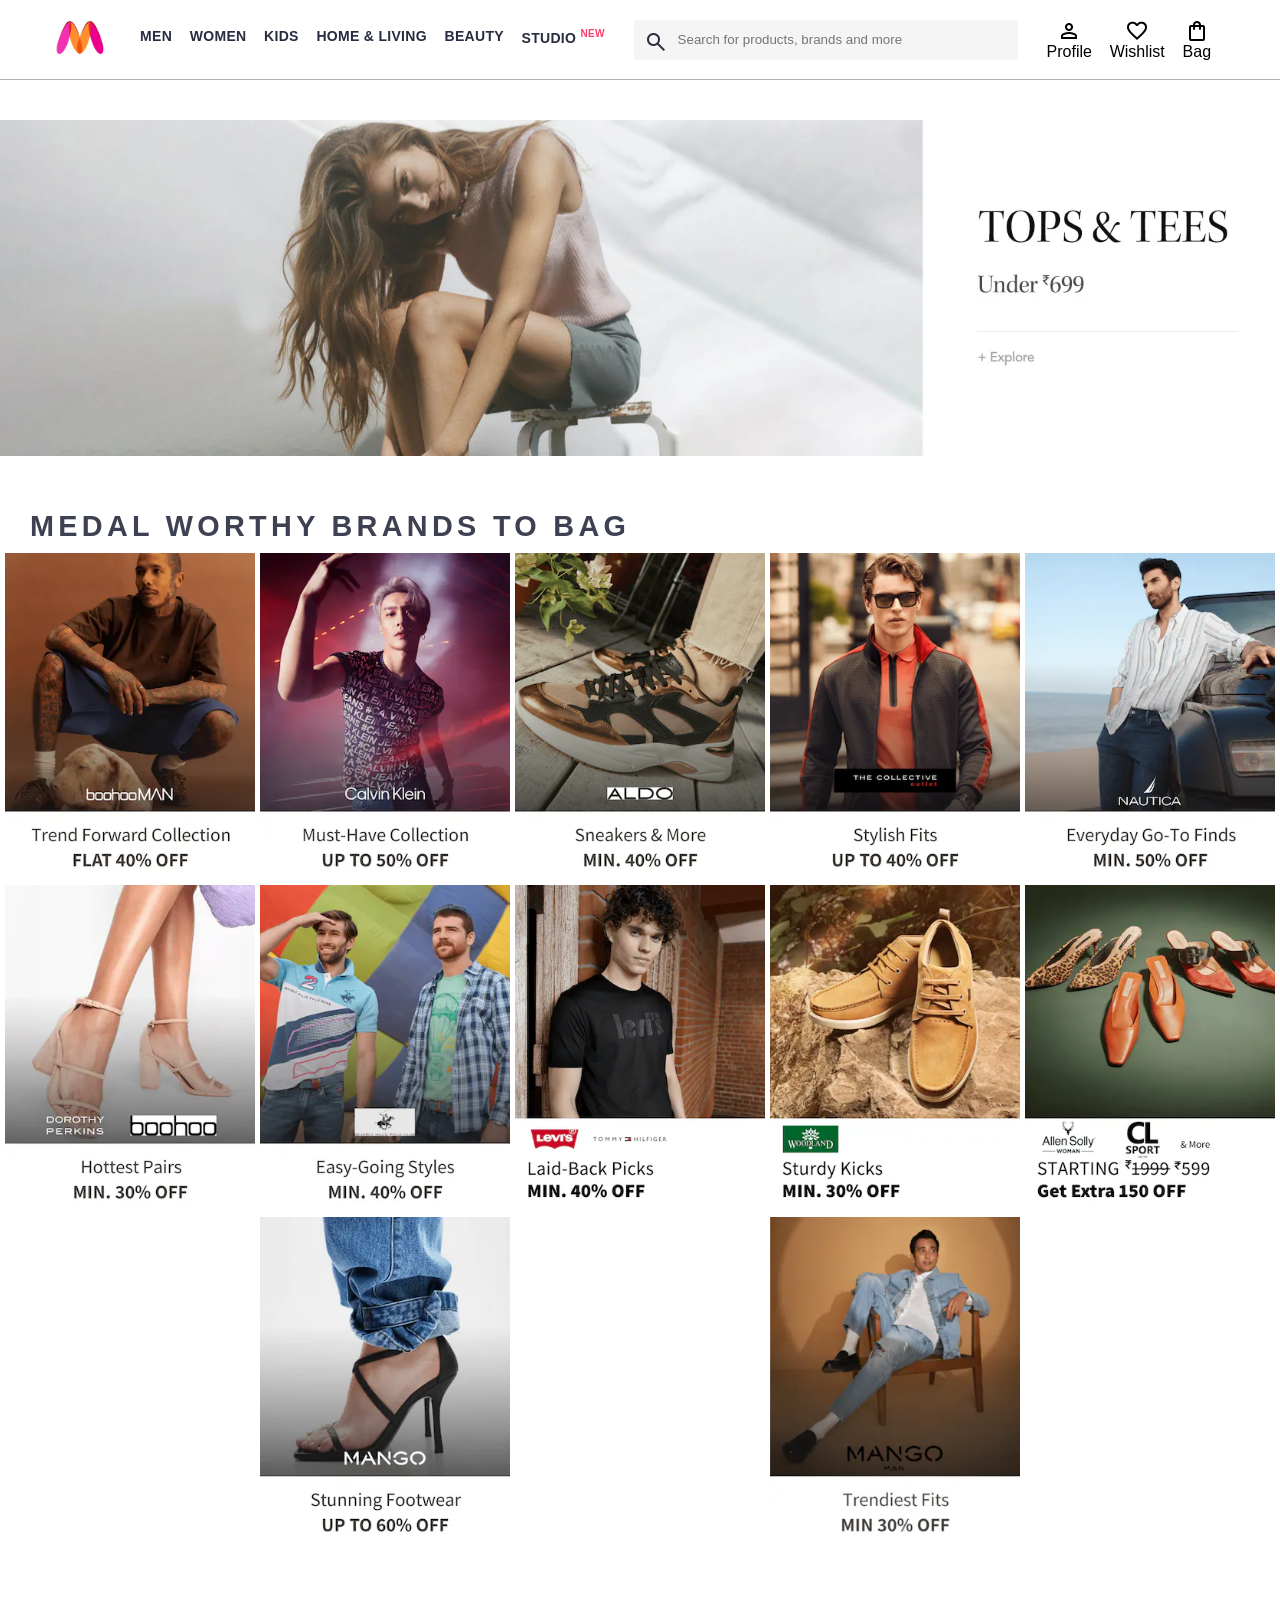
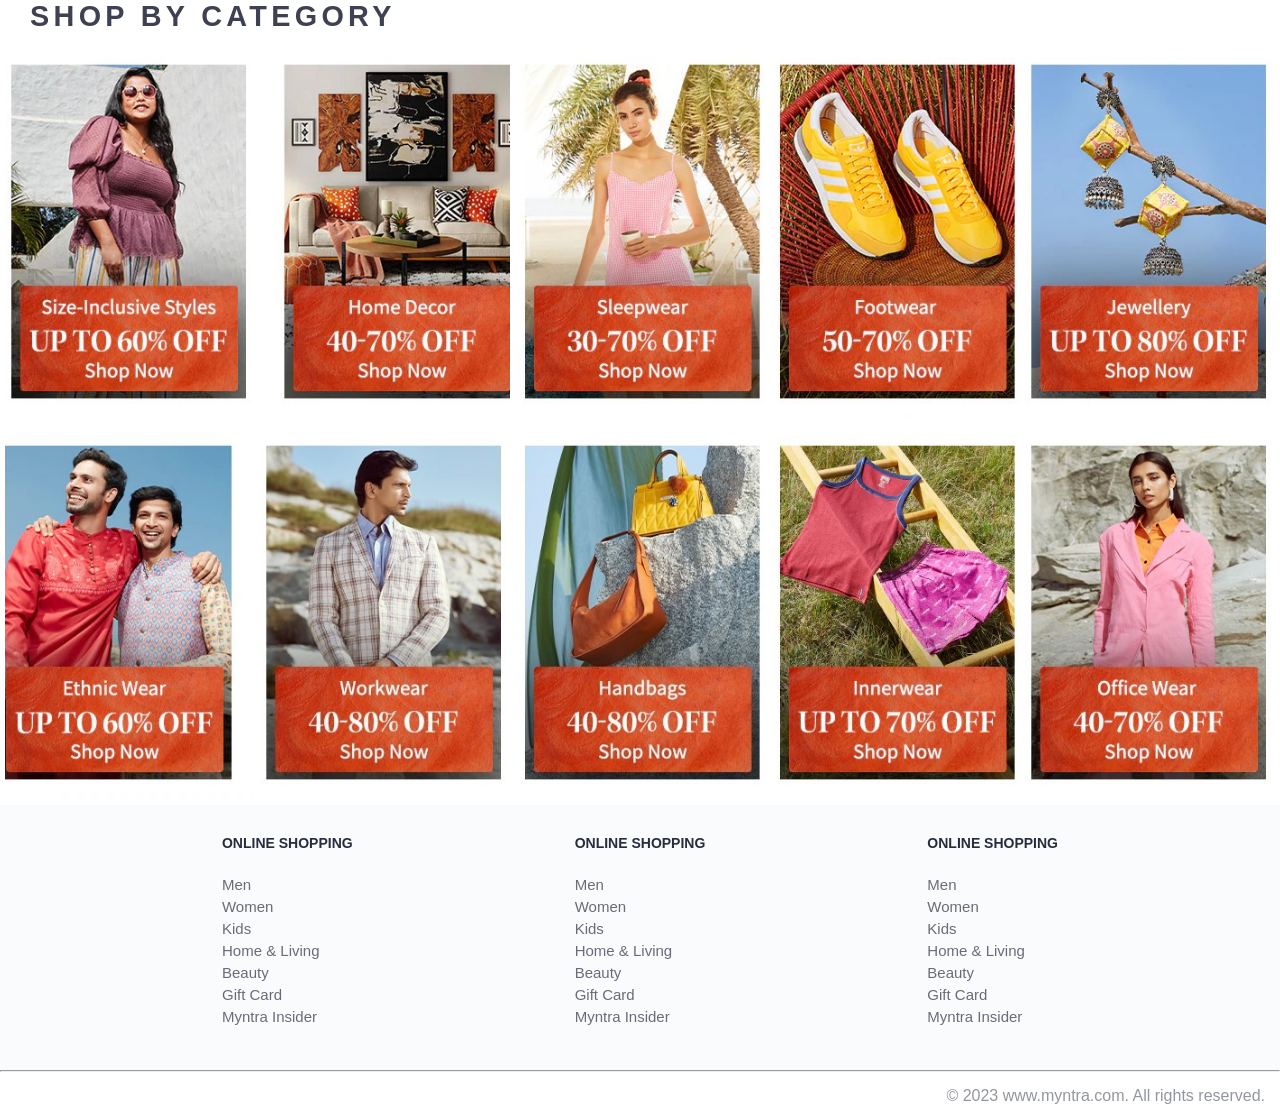
==== index.html @ 7fa0b1ef "Myntra_clone" ====
<!DOCTYPE html>
<html lang="en">
<head>
    <title>Myntra Clone</title>
    <link rel="stylesheet" href="style.css">
    <link rel="stylesheet" href="https://fonts.googleapis.com/css2?family=Material+Symbols+Outlined:opsz,wght,FILL,GRAD@20..48,100..700,0..1,-50..200" />
</head>
<body>
    <header>
        <div class="logo_container">
            <a href="#"><img class="myntra_home" src="images/myntra_logo.webp" alt="Myntra Home"></a>
        </div>
        <nav class="nav_bar">
            <a href="#">Men</a>
            <a href="#">Women</a>
            <a href="#">Kids</a>
            <a href="#">Home & Living</a>
            <a href="#">Beauty</a>
            <a href="#">Studio <sup>New</sup></a>
        </nav>
        <div class="search_bar">
            <span class="material-symbols-outlined search_icon">search</span>
            <input class="search_input" placeholder="Search for products, brands and more">
        </div>
        <div class="action_bar">
            <div class="action_container">
                <span class="material-symbols-outlined action_icon">person</span>
                <span class="action_name">Profile</span>
            </div>

            <div class="action_container">
                <span class="material-symbols-outlined action_icon">favorite</span>
                <span class="action_name">Wishlist</span>
            </div>

            <div class="action_container">
                <span class="material-symbols-outlined action_icon">shopping_bag</span>
                <span class="action_name">Bag</span>
            </div>
        </div>
    </header>
    <main>
        <div class="banner_container">
            <img class="banner_image" src="images/banner.jpg" alt="Main Banner">
        </div>
        <div class="category_heading">MEDAL WORTHY BRANDS TO BAG</div>
        <div class="category_items">
            <a href="#"><img class="sale_item" src="images/offers/1.png"></a>
            <a href="#"><img class="sale_item" src="images/offers/2.png"></a>
            <a href="#"><img class="sale_item" src="images/offers/3.png"></a>
            <a href="#"><img class="sale_item" src="images/offers/4.png"></a>
            <a href="#"><img class="sale_item" src="images/offers/5.png"></a>
            <a href="#"><img class="sale_item" src="images/offers/6.png"></a>
            <a href="#"><img class="sale_item" src="images/offers/7.png"></a>
            <a href="#"><img class="sale_item" src="images/offers/8.png"></a>
            <a href="#"><img class="sale_item" src="images/offers/9.png"></a>
            <a href="#"><img class="sale_item" src="images/offers/10.png"></a>
            <a href="#"><img class="sale_item" src="images/offers/11.png"></a>
            <a href="#"><img class="sale_item" src="images/offers/12.png"></a>
        </div>

        <div class="category_heading">SHOP BY CATEGORY</div>
        <div class="category_items">
            <a href="#"><img class="sale_item" src="images/categories/1.jpg"></a>
            <a href="#"><img class="sale_item" src="images/categories/2.jpg"></a>
            <a href="#"><img class="sale_item" src="images/categories/3.jpg"></a>
            <a href="#"><img class="sale_item" src="images/categories/4.jpg"></a>
            <a href="#"><img class="sale_item" src="images/categories/5.jpg"></a>
            <a href="#"><img class="sale_item" src="images/categories/6.jpg"></a>
            <a href="#"><img class="sale_item" src="images/categories/7.jpg"></a>
            <a href="#"><img class="sale_item" src="images/categories/8.jpg"></a>
            <a href="#"><img class="sale_item" src="images/categories/9.jpg"></a>
            <a href="#"><img class="sale_item" src="images/categories/10.jpg"></a>
        </div>
    </main>
    <footer>
        <div class="footer_container">
            <div class="footer_column">
                <h3>ONLINE SHOPPING</h3>

                <a href="#">Men</a>
                <a href="#">Women</a>
                <a href="#">Kids</a>
                <a href="#">Home & Living</a>
                <a href="#">Beauty</a>
                <a href="#">Gift Card</a>
                <a href="#">Myntra Insider</a>
            </div>

            <div class="footer_column">
                <h3>ONLINE SHOPPING</h3>

                <a href="#">Men</a>
                <a href="#">Women</a>
                <a href="#">Kids</a>
                <a href="#">Home & Living</a>
                <a href="#">Beauty</a>
                <a href="#">Gift Card</a>
                <a href="#">Myntra Insider</a>
            </div>

            <div class="footer_column">
                <h3>ONLINE SHOPPING</h3>

                <a href="#">Men</a>
                <a href="#">Women</a>
                <a href="#">Kids</a>
                <a href="#">Home & Living</a>
                <a href="#">Beauty</a>
                <a href="#">Gift Card</a>
                <a href="#">Myntra Insider</a>
            </div>
        </div>
        <hr>

        <div class="copyright">
            © 2023 www.myntra.com. All rights reserved.
        </div>
    </footer>
</body>
</html>
---- style.css ----
* {
    margin: 0;
    padding: 0;
    font-family: Assistant,-apple-system,BlinkMacSystemFont,Segoe UI,Roboto,Helvetica,Arial,sans-serif;
    box-sizing: border-box;
}
header {
    display: flex;
    background-color: #ffffff;
    height: 80px;
    justify-content: space-between;
    align-items: center;
    border-bottom: 1px solid #b6b1b1;
}
.myntra_home {
    height: 45px;
}
.logo_container {
    margin-left: 4%;
}
.action_bar {
    margin-right: 4%;
}
.nav_bar {
    display: flex;
    min-width: 500px;
    justify-content: space-evenly;
}
.nav_bar a {
    font-size: 14px;
    letter-spacing: .3px;
    color: #282c3f;
    font-weight: 700;
    text-transform: uppercase;
    text-decoration: none;
    padding: 28px 0;
    border-bottom: 5px solid #ffffff;
}
.nav_bar a:hover {
    border-bottom: 4px solid #f54e77;
}

.nav_bar a sup {
    color: #ff3f6c;
    font-size: 10px;
}

.search_bar {
    height: 40px;
    min-width: 200px;
    width: 30%;
    display: flex;
    align-items: center;
}
.search_icon {
    box-sizing: content-box;
    height: 20px;
    padding: 10px;

    background-color: #f5f5f6;
    color: #282c3f;
    font-weight: 300;
    border-radius: 4px 0 0 4px;
}
.search_input {
    color: #696e79;
    background-color: #f5f5f6;
    flex-grow: 1;
    height: 40px;
    border: 0;
    border-radius: 0 4px 4px 0;
}

.action_bar {
    display: flex;
    min-width: 200px;
    justify-content: space-evenly;
}

.action_container {
    display: flex;
    flex-direction: column;
    align-items: center;
}

/* Main section */
.banner_container {
    margin: 40px 0;
}
.banner_image {
    width: 100%;
}

.category_heading {
    text-transform: uppercase;
    color: #3e4152;
    letter-spacing: .15em;
    font-size: 1.8em;
    margin: 50px 0 10px 30px;
    max-height: 5em;
    font-weight: 700;
}

.category_items {
    display: flex;
    flex-wrap: wrap;
    justify-content: space-evenly;
}

.sale_item {
    width: 250px;
}

.footer_container {
    padding: 30px 0px 40px 0px;
    background: #FAFBFC;
    display: flex;
    justify-content: space-evenly;
}

.footer_column {
    display: flex;
    flex-direction: column;
}

.footer_column h3 {
    color: #282c3f;
    font-size: 14px;
    margin-bottom: 25px;
}

.footer_column a {
    color: #696b79;
    font-size: 15px;
    text-decoration: none;
    padding-bottom: 5px;
}

.copyright {
    color: #94969f;
    text-align: end;
    padding: 15px;
}
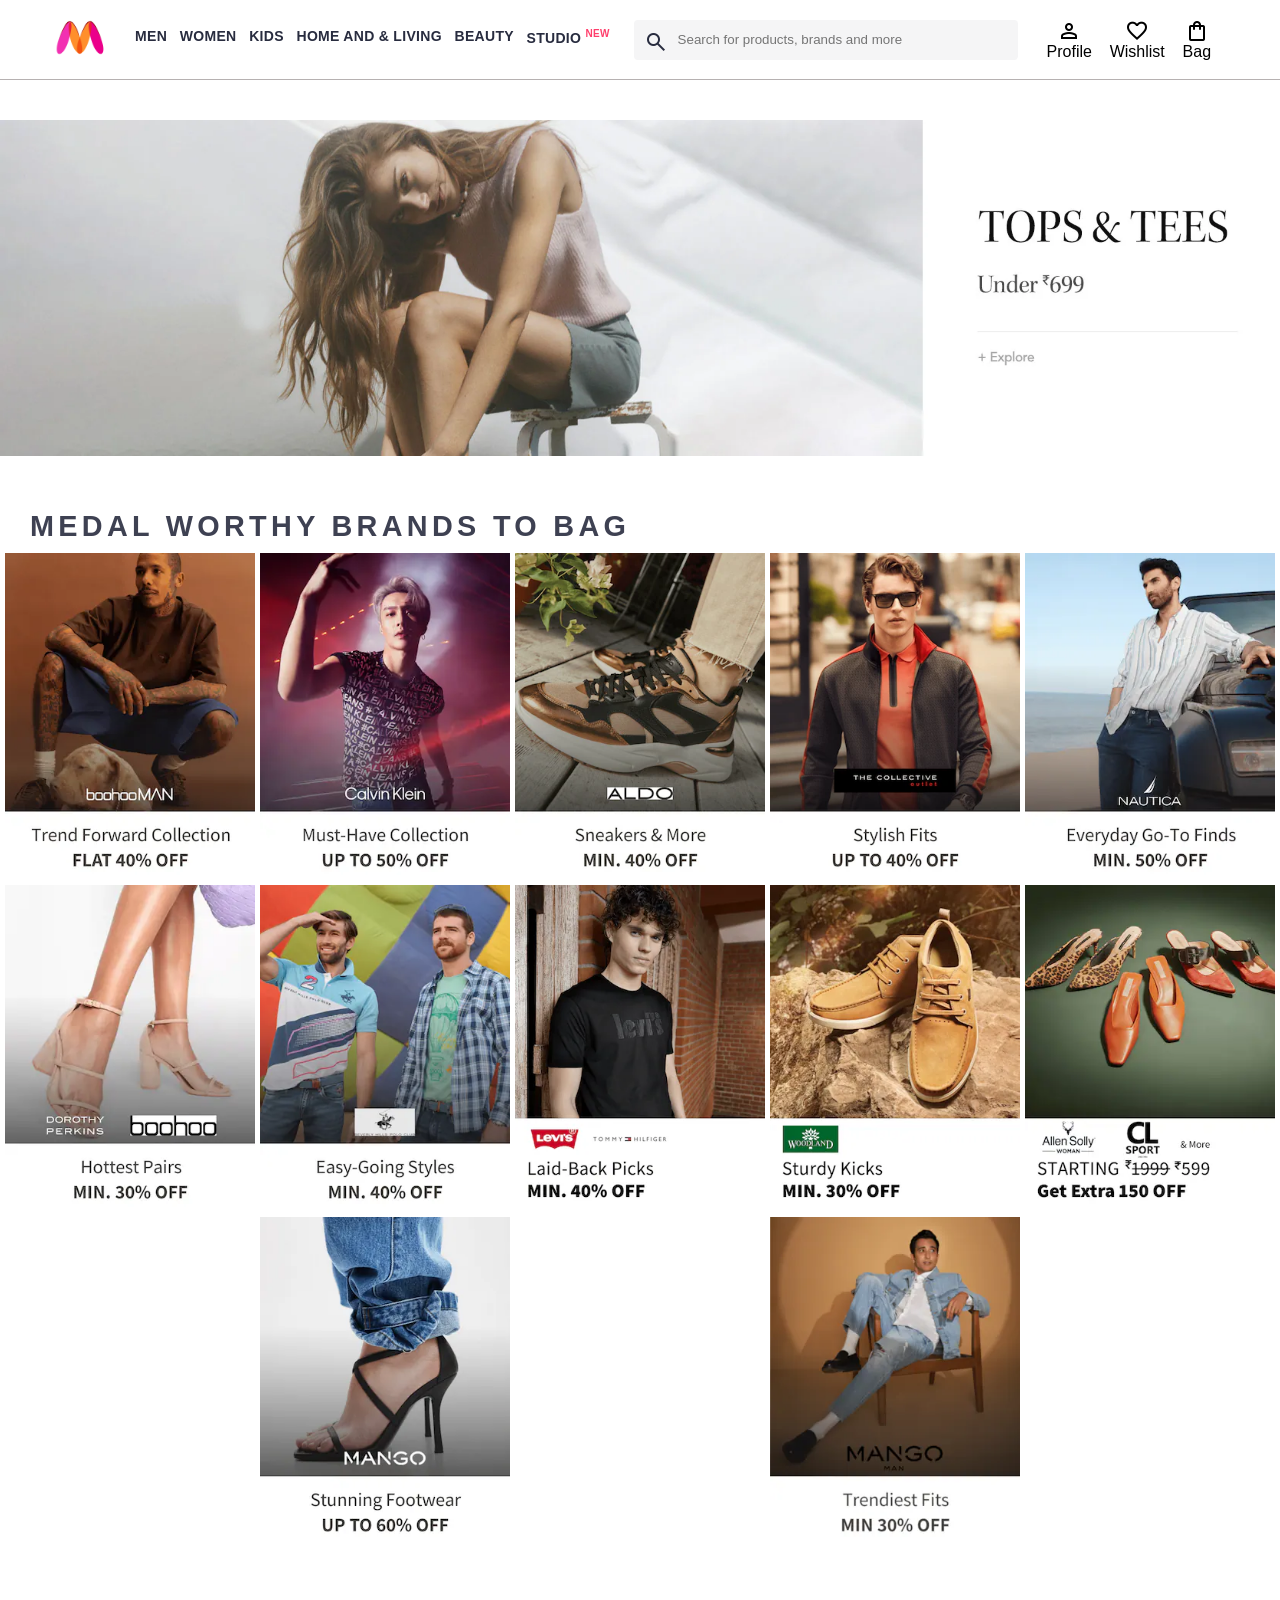
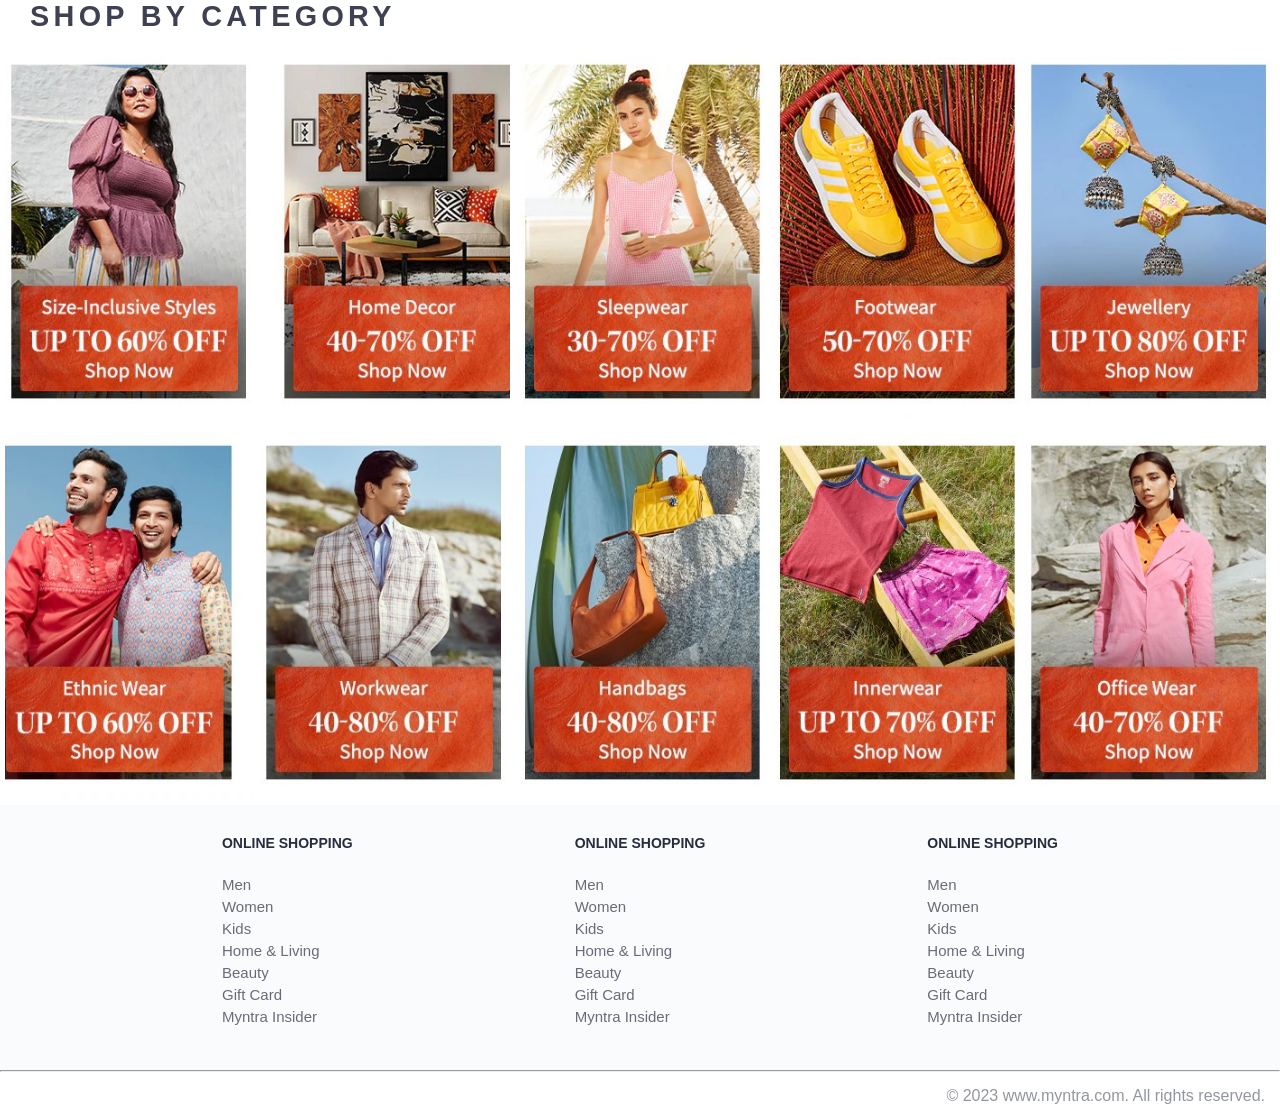
==== commit 11eb4c72: "updated" ====
--- a/index.html
+++ b/index.html
@@ -14,7 +14,7 @@
             <a href="#">Men</a>
             <a href="#">Women</a>
             <a href="#">Kids</a>
-            <a href="#">Home & Living</a>
+            <a href="#">Home and  & Living</a>
             <a href="#">Beauty</a>
             <a href="#">Studio <sup>New</sup></a>
         </nav>
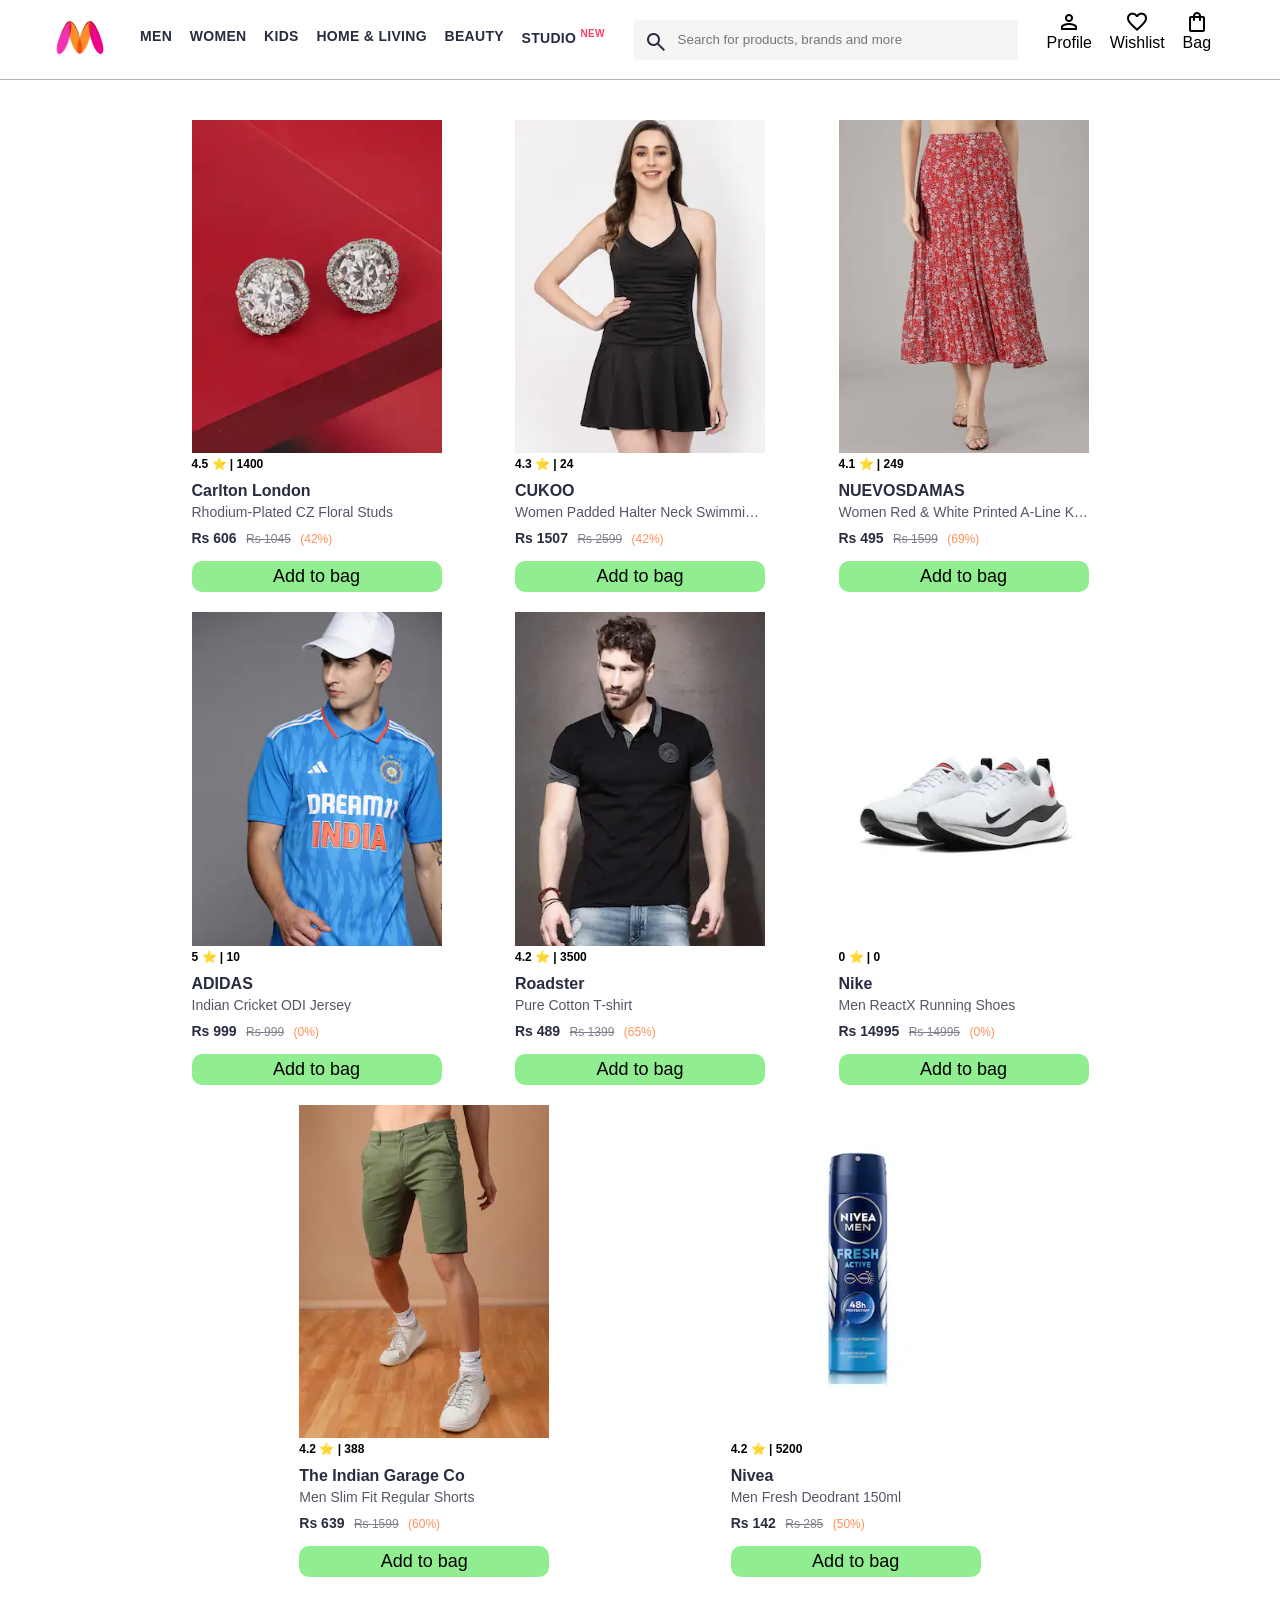
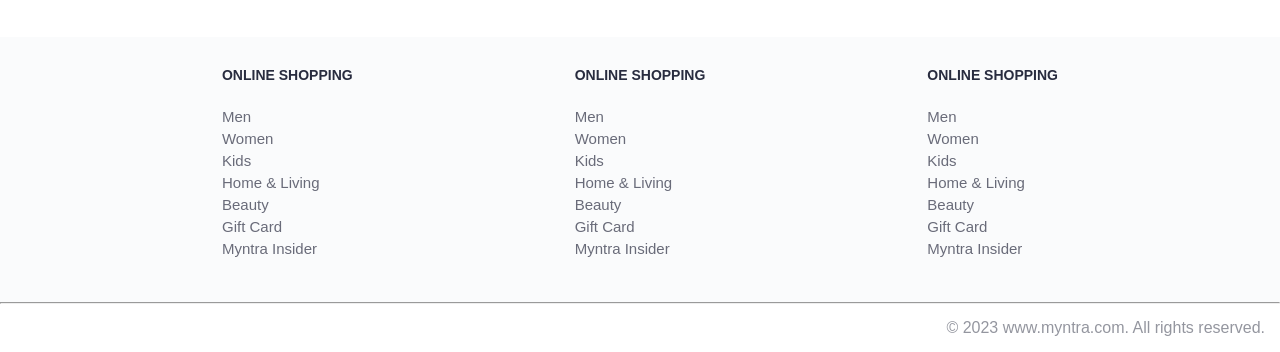
==== commit dcf3a233: "functional" ====
--- a/index.html
+++ b/index.html
@@ -1,8 +1,8 @@
 <!DOCTYPE html>
 <html lang="en">
 <head>
-    <title>Myntra Clone</title>
-    <link rel="stylesheet" href="style.css">
+    <title>Myntra Functional Clone</title>
+    <link rel="stylesheet" href="css/index.css">
     <link rel="stylesheet" href="https://fonts.googleapis.com/css2?family=Material+Symbols+Outlined:opsz,wght,FILL,GRAD@20..48,100..700,0..1,-50..200" />
 </head>
 <body>
@@ -14,7 +14,7 @@
             <a href="#">Men</a>
             <a href="#">Women</a>
             <a href="#">Kids</a>
-            <a href="#">Home and  & Living</a>
+            <a href="#">Home & Living</a>
             <a href="#">Beauty</a>
             <a href="#">Studio <sup>New</sup></a>
         </nav>
@@ -33,44 +33,16 @@
                 <span class="action_name">Wishlist</span>
             </div>
 
-            <div class="action_container">
+            <a class="action_container" href="pages/bag.html">
                 <span class="material-symbols-outlined action_icon">shopping_bag</span>
                 <span class="action_name">Bag</span>
-            </div>
+                <span class="bag-item-count">0</span>
+            </a>
         </div>
     </header>
     <main>
-        <div class="banner_container">
-            <img class="banner_image" src="images/banner.jpg" alt="Main Banner">
-        </div>
-        <div class="category_heading">MEDAL WORTHY BRANDS TO BAG</div>
-        <div class="category_items">
-            <a href="#"><img class="sale_item" src="images/offers/1.png"></a>
-            <a href="#"><img class="sale_item" src="images/offers/2.png"></a>
-            <a href="#"><img class="sale_item" src="images/offers/3.png"></a>
-            <a href="#"><img class="sale_item" src="images/offers/4.png"></a>
-            <a href="#"><img class="sale_item" src="images/offers/5.png"></a>
-            <a href="#"><img class="sale_item" src="images/offers/6.png"></a>
-            <a href="#"><img class="sale_item" src="images/offers/7.png"></a>
-            <a href="#"><img class="sale_item" src="images/offers/8.png"></a>
-            <a href="#"><img class="sale_item" src="images/offers/9.png"></a>
-            <a href="#"><img class="sale_item" src="images/offers/10.png"></a>
-            <a href="#"><img class="sale_item" src="images/offers/11.png"></a>
-            <a href="#"><img class="sale_item" src="images/offers/12.png"></a>
-        </div>
-
-        <div class="category_heading">SHOP BY CATEGORY</div>
-        <div class="category_items">
-            <a href="#"><img class="sale_item" src="images/categories/1.jpg"></a>
-            <a href="#"><img class="sale_item" src="images/categories/2.jpg"></a>
-            <a href="#"><img class="sale_item" src="images/categories/3.jpg"></a>
-            <a href="#"><img class="sale_item" src="images/categories/4.jpg"></a>
-            <a href="#"><img class="sale_item" src="images/categories/5.jpg"></a>
-            <a href="#"><img class="sale_item" src="images/categories/6.jpg"></a>
-            <a href="#"><img class="sale_item" src="images/categories/7.jpg"></a>
-            <a href="#"><img class="sale_item" src="images/categories/8.jpg"></a>
-            <a href="#"><img class="sale_item" src="images/categories/9.jpg"></a>
-            <a href="#"><img class="sale_item" src="images/categories/10.jpg"></a>
+        <div class="items-container">
+           
         </div>
     </main>
     <footer>
@@ -117,5 +89,7 @@
             © 2023 www.myntra.com. All rights reserved.
         </div>
     </footer>
+    <script src="data/items.js"></script>
+    <script src="script/index.js"></script>
 </body>
 </html>
--- a/css/index.css
+++ b/css/index.css
@@ -0,0 +1,341 @@
+/***************** Item Page CSS **************************/
+/*.action_container {
+    text-decoration: none;
+}
+a.action_container:link {
+    color:black;
+}
+.item-details {
+    cursor: pointer;
+    width: 250px;
+    margin: 10px;
+}
+.stars {
+    font-size: 12px;
+    font-weight: 700;
+    text-align: left;
+}
+.company {
+    font-size: 18px;
+    font-weight: 700;
+    line-height: 1;
+    color: #282c3f;
+    margin-bottom: 6px;
+    overflow: hidden;
+    text-overflow: ellipsis;
+    white-space: nowrap;
+    margin-top: 20px;
+}
+.item-name {
+    color: #535766;
+    font-size: 16px;
+    line-height: 1;
+    margin-bottom: 0;
+    margin-top: 0;
+    overflow: hidden;
+    text-overflow: ellipsis;
+    white-space: nowrap;
+    font-weight: 400;
+    display: block;
+}
+.price-container {
+    margin-top: 10px;
+}
+.current-price {
+    font-size: 14px;
+    font-weight: 700;
+    color: #282c3f;
+}
+.original-price {
+    text-decoration: line-through;
+    color: #7e818c;
+    font-weight: 400;
+    margin-left: 5px;
+    font-size: 12px;
+}
+.discount-percentage {
+    color: #ff905a;
+    font-weight: 400;
+    font-size: 12px;
+    margin-left: 5px;
+}
+.btn-bag {
+    background-color: lightgreen;
+    border: none;
+    padding: 5px 15px;
+    border-radius: 10px;
+    width: 100%;
+    margin-top: 7px;
+    font-size: 20px;
+    cursor: pointer;
+}
+.bag-items {
+    background-color: #f16565;
+    white-space: nowrap;
+    text-align: center;
+    line-height: 18px;
+    padding: 0 6px;
+    height: 18px;
+    position: relative;
+    border-radius: 50%;
+    font-size: 12px;
+    color: #fff;
+    left: 13px;
+    top: -44px;
+    font-weight: 700;
+    cursor: pointer;
+}*/
+
+* {
+    margin: 0;
+    padding: 0;
+    font-family: Assistant,-apple-system,BlinkMacSystemFont,Segoe UI,Roboto,Helvetica,Arial,sans-serif;
+    box-sizing: border-box;
+}
+header {
+    display: flex;
+    background-color: #ffffff;
+    height: 80px;
+    justify-content: space-between;
+    align-items: center;
+    border-bottom: 1px solid #b6b1b1;
+}
+.myntra_home {
+    height: 45px;
+}
+.logo_container {
+    margin-left: 4%;
+}
+.action_bar {
+    margin-right: 4%;
+}
+.nav_bar {
+    display: flex;
+    min-width: 500px;
+    justify-content: space-evenly;
+}
+.nav_bar a {
+    font-size: 14px;
+    letter-spacing: .3px;
+    color: #282c3f;
+    font-weight: 700;
+    text-transform: uppercase;
+    text-decoration: none;
+    padding: 28px 0;
+    border-bottom: 5px solid #ffffff;
+}
+.nav_bar a:hover {
+    border-bottom: 4px solid #f54e77;
+}
+
+.nav_bar a sup {
+    color: #ff3f6c;
+    font-size: 10px;
+}
+
+.search_bar {
+    height: 40px;
+    min-width: 200px;
+    width: 30%;
+    display: flex;
+    align-items: center;
+}
+.search_icon {
+    box-sizing: content-box;
+    height: 20px;
+    padding: 10px;
+
+    background-color: #f5f5f6;
+    color: #282c3f;
+    font-weight: 300;
+    border-radius: 4px 0 0 4px;
+}
+.search_input {
+    color: #696e79;
+    background-color: #f5f5f6;
+    flex-grow: 1;
+    height: 40px;
+    border: 0;
+    border-radius: 0 4px 4px 0;
+}
+
+.action_bar {
+    display: flex;
+    min-width: 200px;
+    justify-content: space-evenly;
+}
+
+.action_container {
+    display: flex;
+    flex-direction: column;
+    align-items: center;
+}
+
+/* Main section */
+.banner_container {
+    margin: 40px 0;
+}
+.banner_image {
+    width: 100%;
+}
+
+.category_heading {
+    text-transform: uppercase;
+    color: #3e4152;
+    letter-spacing: .15em;
+    font-size: 1.8em;
+    margin: 50px 0 10px 30px;
+    max-height: 5em;
+    font-weight: 700;
+}
+
+.category-items, .items-container {
+    width: 80%;
+    margin: 50px 10%;
+    display: flex;
+    flex-wrap: wrap;
+    justify-content: space-evenly;
+}
+
+.sale_item {
+    width: 250px;
+}
+
+.footer_container {
+    padding: 30px 0px 40px 0px;
+    background: #FAFBFC;
+    display: flex;
+    justify-content: space-evenly;
+}
+
+.footer_column {
+    display: flex;
+    flex-direction: column;
+}
+
+.footer_column h3 {
+    color: #282c3f;
+    font-size: 14px;
+    margin-bottom: 25px;
+}
+
+.footer_column a {
+    color: #696b79;
+    font-size: 15px;
+    text-decoration: none;
+    padding-bottom: 5px;
+}
+
+.copyright {
+    color: #94969f;
+    text-align: end;
+    padding: 15px;
+}
+
+.items-container{
+ width:80%;
+ margin-left:10%;
+ margin-top:30px;
+}
+
+.item-container{
+ width:250px;
+ margin: 10px;
+}
+
+.item-image{
+ width:100%;
+}
+
+.rating{
+font-size: 12px;
+    font-weight: 700;
+}
+
+.company-name{
+    margin-top:12px;
+    font-size: 16px;
+    font-weight: 700;
+    line-height: 1;
+    color: #282c3f;
+    margin-bottom: 6px;
+    overflow: hidden;
+    text-overflow: ellipsis;
+    white-space: nowrap;
+}
+
+.item-name{
+color: #535766;
+    font-size: 14px;
+    line-height: 1;
+    margin-bottom: 0;
+    margin-top: 0;
+    overflow: hidden;
+    text-overflow: ellipsis;
+    white-space: nowrap;
+    font-weight: 400;
+    display: block;
+}
+
+
+.price{
+margin: 10px 0 6px;
+    font-weight: 700;
+}
+
+.current-price{
+    font-size: 14px;
+    font-weight: 700;
+    color: #282c3f;
+}
+
+.original-price{
+text-decoration: line-through;
+    color: #7e818c;
+    font-weight: 400;
+    margin-left: 5px;
+    font-size: 12px;
+}
+
+.discount{
+    color: #ff905a;
+    font-weight: 400;
+    font-size: 12px;
+    margin-left: 5px;
+}
+
+.btn-add-bag{
+background-color: lightgreen;
+border-radius: 10px;
+border: none;
+padding: 5px 15px;
+width: 100%;
+margin-top: 8px;
+font-size: 18px;
+cursor:pointer;
+}
+
+.bag-item-count{
+    background-color: #f16565;
+    white-space: nowrap;
+    text-align: center;
+    line-height: 18px;
+    padding: 0 6px;
+    height: 18px;
+    position: relative;
+    border-radius: 50%;
+    font-size: 12px;
+    color: #fff;
+    left: 13px;
+    top: -44px;
+    font-weight: 700;
+    cursor: pointer;
+}
+
+.action_container {
+    text-decoration: none;
+}
+a.action_container:link {
+    color:black;
+}
+
